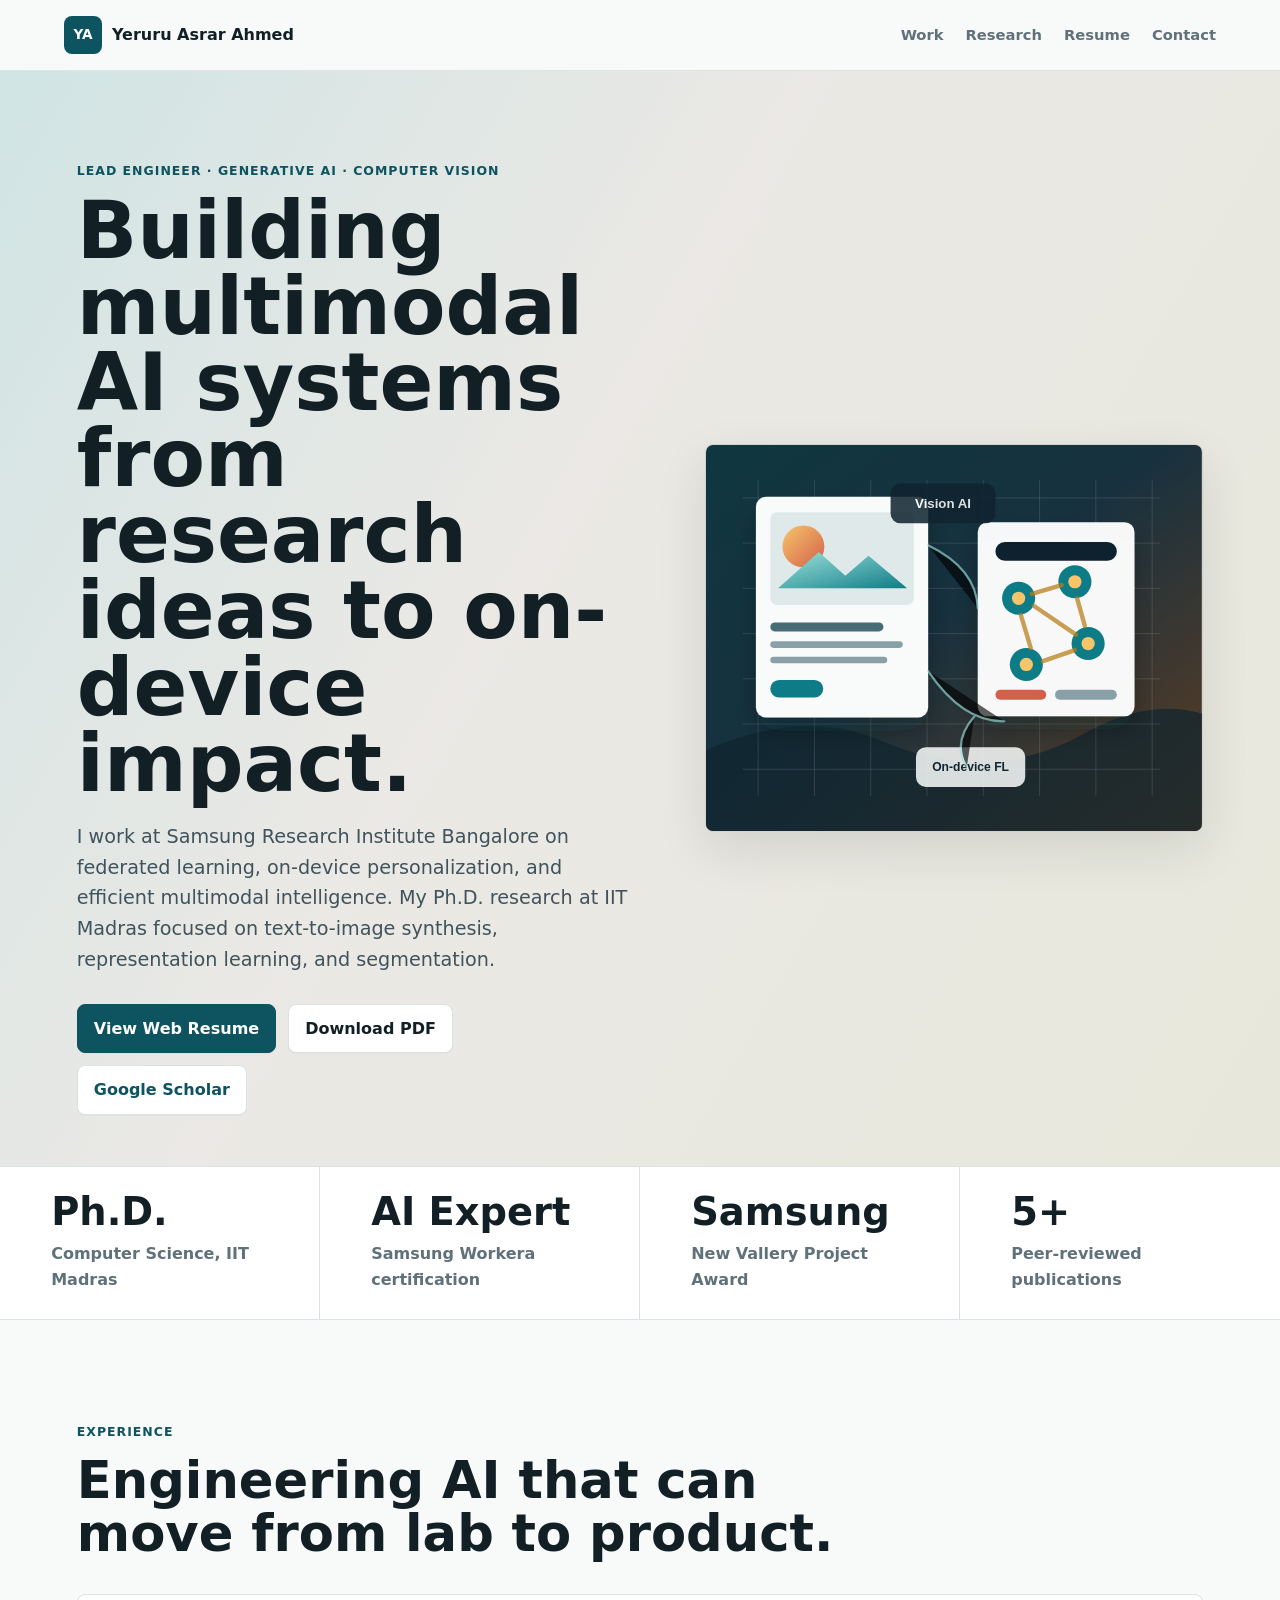
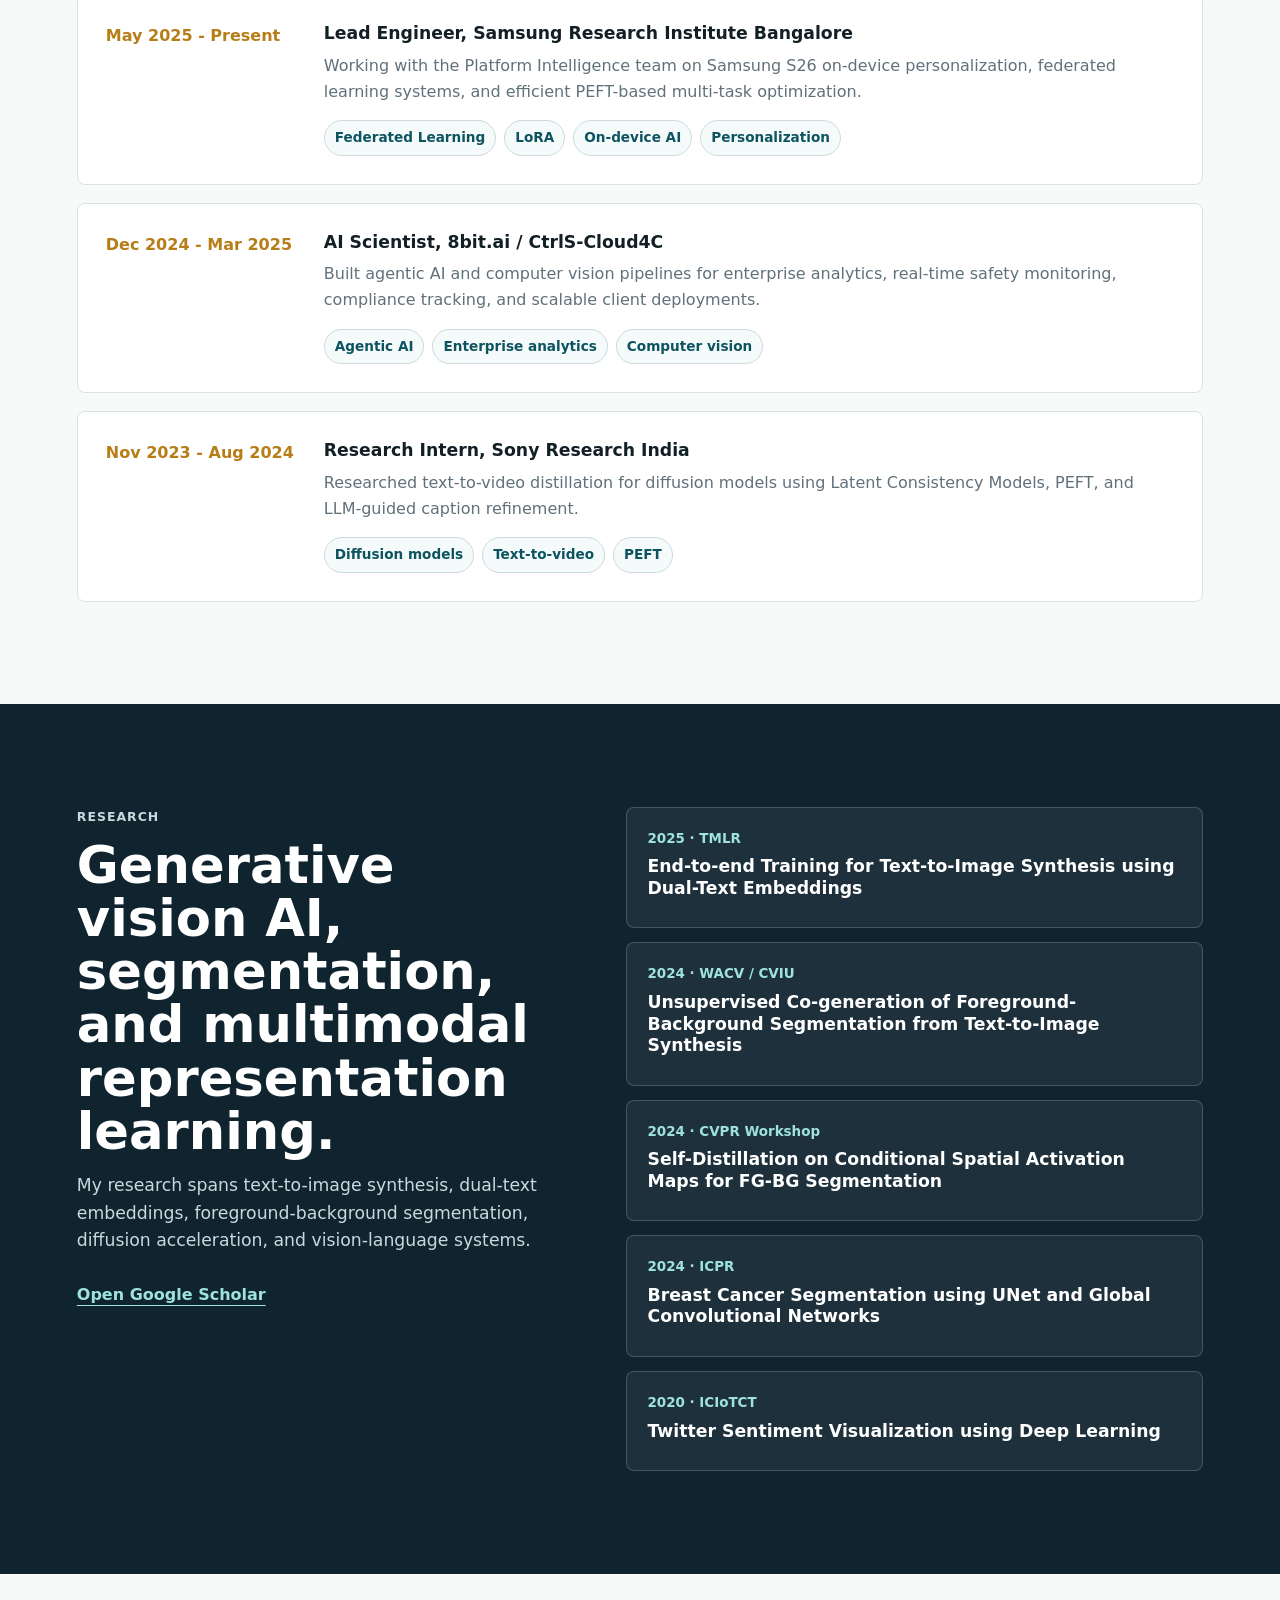
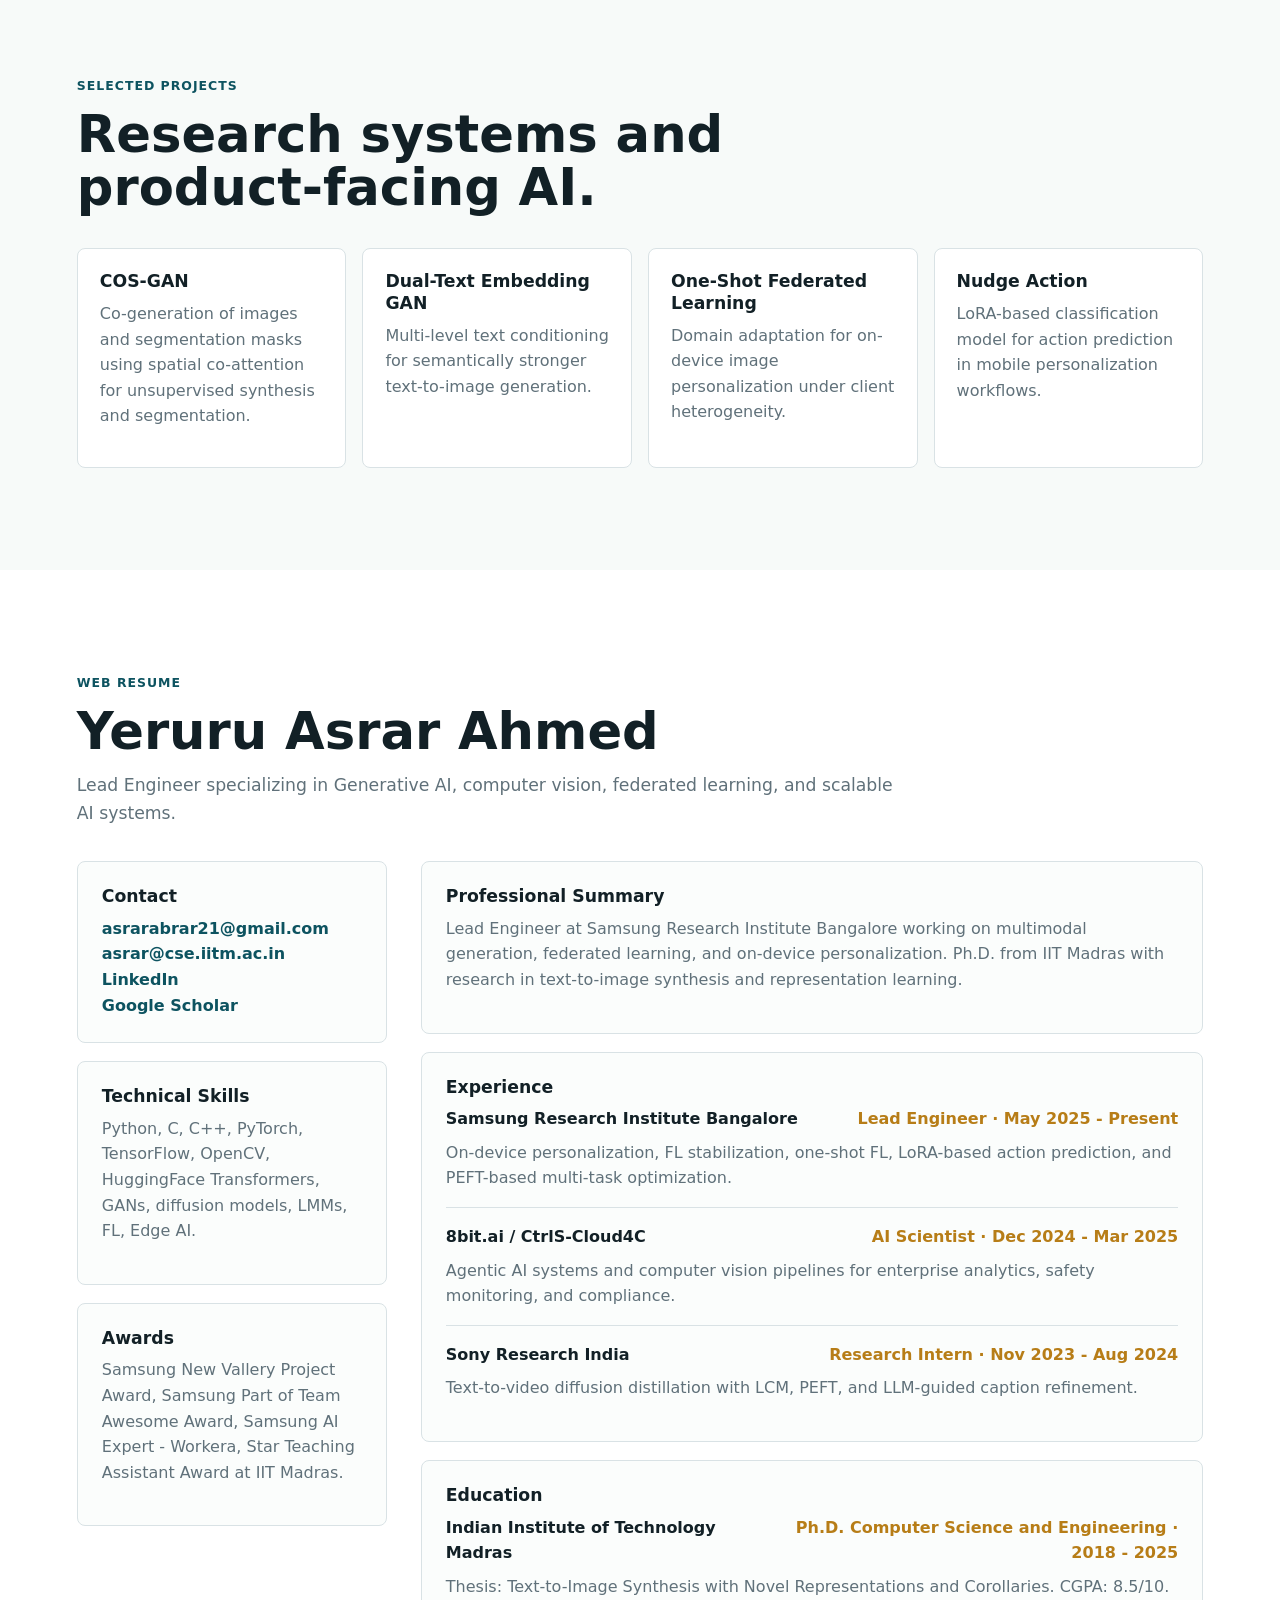
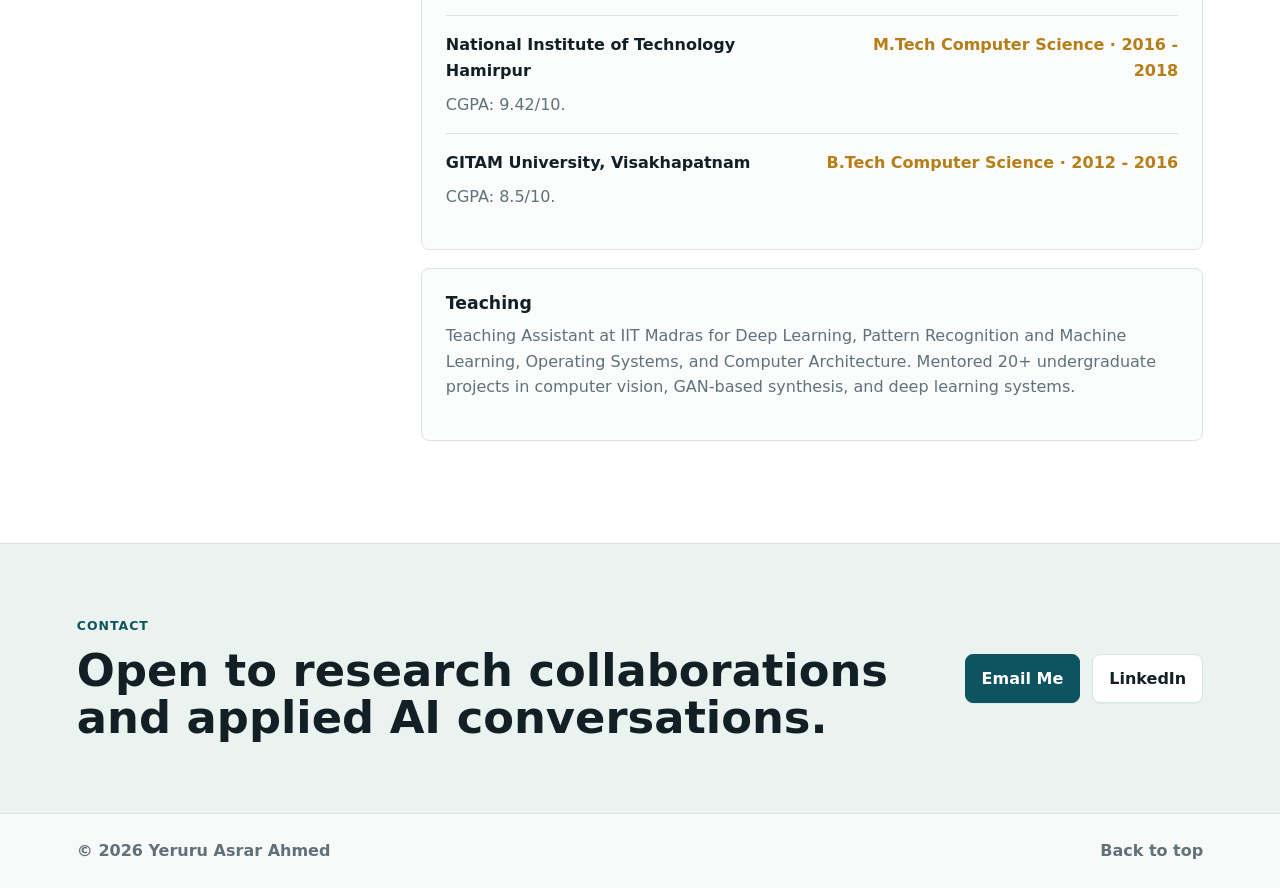
==== index.html @ 0b65d2c5 "Create personal GitHub Pages site" ====
<!doctype html>
<html lang="en">
  <head>
    <meta charset="utf-8" />
    <meta name="viewport" content="width=device-width, initial-scale=1" />
    <title>Yeruru Asrar Ahmed | Generative AI & Computer Vision</title>
    <meta
      name="description"
      content="Yeruru Asrar Ahmed is a Lead Engineer working on Generative AI, computer vision, multimodal learning, federated learning, and on-device personalization."
    />
    <meta name="theme-color" content="#10242f" />
    <meta property="og:title" content="Yeruru Asrar Ahmed" />
    <meta property="og:description" content="Lead Engineer, Generative AI, Computer Vision, Federated Learning, and AI Systems." />
    <meta property="og:type" content="website" />
    <link rel="icon" href="assets/favicon.svg" type="image/svg+xml" />
    <link rel="stylesheet" href="styles.css" />
  </head>
  <body>
    <header class="site-header">
      <a class="brand" href="#top" aria-label="Yeruru Asrar Ahmed home">
        <span class="brand-mark">YA</span>
        <span>Yeruru Asrar Ahmed</span>
      </a>
      <nav class="nav" aria-label="Primary navigation">
        <a href="#work">Work</a>
        <a href="#research">Research</a>
        <a href="#resume">Resume</a>
        <a href="#contact">Contact</a>
      </nav>
    </header>

    <main id="top">
      <section class="hero">
        <div class="hero-copy">
          <p class="eyebrow">Lead Engineer · Generative AI · Computer Vision</p>
          <h1>Building multimodal AI systems from research ideas to on-device impact.</h1>
          <p class="hero-text">
            I work at Samsung Research Institute Bangalore on federated learning, on-device personalization,
            and efficient multimodal intelligence. My Ph.D. research at IIT Madras focused on text-to-image
            synthesis, representation learning, and segmentation.
          </p>
          <div class="hero-actions" aria-label="Profile links">
            <a class="button primary" href="#resume">View Web Resume</a>
            <a class="button" href="Asrar_Ahmed_Resume_samsung.pdf">Download PDF</a>
            <a class="button ghost" href="https://scholar.google.com/citations?user=YV2QFccAAAAJ&hl=en">Google Scholar</a>
          </div>
        </div>
        <div class="hero-visual" aria-label="Abstract AI research visual">
          <img src="assets/research-visual.svg" alt="" />
        </div>
      </section>

      <section class="stats" aria-label="Career highlights">
        <div>
          <strong>Ph.D.</strong>
          <span>Computer Science, IIT Madras</span>
        </div>
        <div>
          <strong>AI Expert</strong>
          <span>Samsung Workera certification</span>
        </div>
        <div>
          <strong>Samsung</strong>
          <span>New Vallery Project Award</span>
        </div>
        <div>
          <strong>5+</strong>
          <span>Peer-reviewed publications</span>
        </div>
      </section>

      <section id="work" class="section">
        <div class="section-heading">
          <p class="eyebrow">Experience</p>
          <h2>Engineering AI that can move from lab to product.</h2>
        </div>
        <div class="timeline">
          <article class="timeline-item">
            <div class="time">May 2025 - Present</div>
            <div>
              <h3>Lead Engineer, Samsung Research Institute Bangalore</h3>
              <p>
                Working with the Platform Intelligence team on Samsung S26 on-device personalization,
                federated learning systems, and efficient PEFT-based multi-task optimization.
              </p>
              <ul class="tags">
                <li>Federated Learning</li>
                <li>LoRA</li>
                <li>On-device AI</li>
                <li>Personalization</li>
              </ul>
            </div>
          </article>
          <article class="timeline-item">
            <div class="time">Dec 2024 - Mar 2025</div>
            <div>
              <h3>AI Scientist, 8bit.ai / CtrlS-Cloud4C</h3>
              <p>
                Built agentic AI and computer vision pipelines for enterprise analytics, real-time safety monitoring,
                compliance tracking, and scalable client deployments.
              </p>
              <ul class="tags">
                <li>Agentic AI</li>
                <li>Enterprise analytics</li>
                <li>Computer vision</li>
              </ul>
            </div>
          </article>
          <article class="timeline-item">
            <div class="time">Nov 2023 - Aug 2024</div>
            <div>
              <h3>Research Intern, Sony Research India</h3>
              <p>
                Researched text-to-video distillation for diffusion models using Latent Consistency Models,
                PEFT, and LLM-guided caption refinement.
              </p>
              <ul class="tags">
                <li>Diffusion models</li>
                <li>Text-to-video</li>
                <li>PEFT</li>
              </ul>
            </div>
          </article>
        </div>
      </section>

      <section id="research" class="section split">
        <div class="section-heading">
          <p class="eyebrow">Research</p>
          <h2>Generative vision AI, segmentation, and multimodal representation learning.</h2>
          <p>
            My research spans text-to-image synthesis, dual-text embeddings, foreground-background segmentation,
            diffusion acceleration, and vision-language systems.
          </p>
          <a class="text-link" href="https://scholar.google.com/citations?user=YV2QFccAAAAJ&hl=en">Open Google Scholar</a>
        </div>
        <div class="publication-list">
          <article>
            <span>2025 · TMLR</span>
            <h3>End-to-end Training for Text-to-Image Synthesis using Dual-Text Embeddings</h3>
          </article>
          <article>
            <span>2024 · WACV / CVIU</span>
            <h3>Unsupervised Co-generation of Foreground-Background Segmentation from Text-to-Image Synthesis</h3>
          </article>
          <article>
            <span>2024 · CVPR Workshop</span>
            <h3>Self-Distillation on Conditional Spatial Activation Maps for FG-BG Segmentation</h3>
          </article>
          <article>
            <span>2024 · ICPR</span>
            <h3>Breast Cancer Segmentation using UNet and Global Convolutional Networks</h3>
          </article>
          <article>
            <span>2020 · ICIoTCT</span>
            <h3>Twitter Sentiment Visualization using Deep Learning</h3>
          </article>
        </div>
      </section>

      <section class="section">
        <div class="section-heading">
          <p class="eyebrow">Selected Projects</p>
          <h2>Research systems and product-facing AI.</h2>
        </div>
        <div class="project-grid">
          <article>
            <h3>COS-GAN</h3>
            <p>Co-generation of images and segmentation masks using spatial co-attention for unsupervised synthesis and segmentation.</p>
          </article>
          <article>
            <h3>Dual-Text Embedding GAN</h3>
            <p>Multi-level text conditioning for semantically stronger text-to-image generation.</p>
          </article>
          <article>
            <h3>One-Shot Federated Learning</h3>
            <p>Domain adaptation for on-device image personalization under client heterogeneity.</p>
          </article>
          <article>
            <h3>Nudge Action</h3>
            <p>LoRA-based classification model for action prediction in mobile personalization workflows.</p>
          </article>
        </div>
      </section>

      <section id="resume" class="section resume-section">
        <div class="section-heading">
          <p class="eyebrow">Web Resume</p>
          <h2>Yeruru Asrar Ahmed</h2>
          <p>Lead Engineer specializing in Generative AI, computer vision, federated learning, and scalable AI systems.</p>
        </div>

        <div class="resume-layout">
          <aside class="resume-sidebar">
            <div>
              <h3>Contact</h3>
              <a href="mailto:asrarabrar21@gmail.com">asrarabrar21@gmail.com</a>
              <a href="mailto:asrar@cse.iitm.ac.in">asrar@cse.iitm.ac.in</a>
              <a href="https://www.linkedin.com/in/yeruru-asrar-ahmed-63670113b/">LinkedIn</a>
              <a href="https://scholar.google.com/citations?user=YV2QFccAAAAJ&hl=en">Google Scholar</a>
            </div>
            <div>
              <h3>Technical Skills</h3>
              <p>Python, C, C++, PyTorch, TensorFlow, OpenCV, HuggingFace Transformers, GANs, diffusion models, LMMs, FL, Edge AI.</p>
            </div>
            <div>
              <h3>Awards</h3>
              <p>Samsung New Vallery Project Award, Samsung Part of Team Awesome Award, Samsung AI Expert - Workera, Star Teaching Assistant Award at IIT Madras.</p>
            </div>
          </aside>

          <div class="resume-main">
            <article>
              <h3>Professional Summary</h3>
              <p>
                Lead Engineer at Samsung Research Institute Bangalore working on multimodal generation, federated learning,
                and on-device personalization. Ph.D. from IIT Madras with research in text-to-image synthesis and
                representation learning.
              </p>
            </article>

            <article>
              <h3>Experience</h3>
              <div class="resume-entry">
                <div>
                  <strong>Samsung Research Institute Bangalore</strong>
                  <span>Lead Engineer · May 2025 - Present</span>
                </div>
                <p>On-device personalization, FL stabilization, one-shot FL, LoRA-based action prediction, and PEFT-based multi-task optimization.</p>
              </div>
              <div class="resume-entry">
                <div>
                  <strong>8bit.ai / CtrlS-Cloud4C</strong>
                  <span>AI Scientist · Dec 2024 - Mar 2025</span>
                </div>
                <p>Agentic AI systems and computer vision pipelines for enterprise analytics, safety monitoring, and compliance.</p>
              </div>
              <div class="resume-entry">
                <div>
                  <strong>Sony Research India</strong>
                  <span>Research Intern · Nov 2023 - Aug 2024</span>
                </div>
                <p>Text-to-video diffusion distillation with LCM, PEFT, and LLM-guided caption refinement.</p>
              </div>
            </article>

            <article>
              <h3>Education</h3>
              <div class="resume-entry">
                <div>
                  <strong>Indian Institute of Technology Madras</strong>
                  <span>Ph.D. Computer Science and Engineering · 2018 - 2025</span>
                </div>
                <p>Thesis: Text-to-Image Synthesis with Novel Representations and Corollaries. CGPA: 8.5/10.</p>
              </div>
              <div class="resume-entry">
                <div>
                  <strong>National Institute of Technology Hamirpur</strong>
                  <span>M.Tech Computer Science · 2016 - 2018</span>
                </div>
                <p>CGPA: 9.42/10.</p>
              </div>
              <div class="resume-entry">
                <div>
                  <strong>GITAM University, Visakhapatnam</strong>
                  <span>B.Tech Computer Science · 2012 - 2016</span>
                </div>
                <p>CGPA: 8.5/10.</p>
              </div>
            </article>

            <article>
              <h3>Teaching</h3>
              <p>
                Teaching Assistant at IIT Madras for Deep Learning, Pattern Recognition and Machine Learning,
                Operating Systems, and Computer Architecture. Mentored 20+ undergraduate projects in computer vision,
                GAN-based synthesis, and deep learning systems.
              </p>
            </article>
          </div>
        </div>
      </section>

      <section id="contact" class="contact-band">
        <div>
          <p class="eyebrow">Contact</p>
          <h2>Open to research collaborations and applied AI conversations.</h2>
        </div>
        <div class="contact-actions">
          <a class="button primary" href="mailto:asrarabrar21@gmail.com">Email Me</a>
          <a class="button" href="https://www.linkedin.com/in/yeruru-asrar-ahmed-63670113b/">LinkedIn</a>
        </div>
      </section>
    </main>

    <footer>
      <span>© <span id="year">2026</span> Yeruru Asrar Ahmed</span>
      <a href="#top">Back to top</a>
    </footer>
    <script src="script.js"></script>
  </body>
</html>
---- styles.css ----
:root {
  color-scheme: light;
  --ink: #122026;
  --muted: #60717a;
  --line: #d9e2e5;
  --paper: #f7faf9;
  --panel: #ffffff;
  --accent: #0e7c86;
  --accent-strong: #0d5360;
  --gold: #b77d17;
  --coral: #d2614b;
  --shadow: 0 18px 50px rgba(18, 32, 38, 0.11);
}

* {
  box-sizing: border-box;
}

html {
  scroll-behavior: smooth;
}

body {
  margin: 0;
  font-family: Inter, ui-sans-serif, system-ui, -apple-system, BlinkMacSystemFont, "Segoe UI", sans-serif;
  color: var(--ink);
  background: var(--paper);
  line-height: 1.6;
}

a {
  color: inherit;
  text-decoration: none;
}

.site-header {
  position: sticky;
  top: 0;
  z-index: 20;
  display: flex;
  align-items: center;
  justify-content: space-between;
  gap: 24px;
  padding: 16px clamp(20px, 5vw, 72px);
  background: rgba(247, 250, 249, 0.92);
  border-bottom: 1px solid rgba(217, 226, 229, 0.85);
  backdrop-filter: blur(14px);
}

.brand,
.nav,
.hero-actions,
.contact-actions {
  display: flex;
  align-items: center;
}

.brand {
  gap: 10px;
  font-weight: 800;
  letter-spacing: 0;
}

.brand-mark {
  display: grid;
  width: 38px;
  height: 38px;
  place-items: center;
  color: #ffffff;
  background: var(--accent-strong);
  border-radius: 8px;
  font-size: 0.85rem;
}

.nav {
  gap: 22px;
  color: var(--muted);
  font-weight: 700;
  font-size: 0.92rem;
}

.nav a:hover,
.text-link:hover,
footer a:hover {
  color: var(--accent-strong);
}

.hero {
  display: grid;
  grid-template-columns: minmax(0, 1.05fr) minmax(320px, 0.95fr);
  align-items: center;
  min-height: calc(100vh - 71px);
  padding: clamp(52px, 7vw, 98px) clamp(20px, 6vw, 88px) clamp(34px, 4vw, 62px);
  gap: clamp(34px, 6vw, 86px);
  background:
    linear-gradient(120deg, rgba(14, 124, 134, 0.13), rgba(210, 97, 75, 0.08) 42%, rgba(183, 125, 23, 0.1)),
    #edf4f2;
}

.hero-copy {
  max-width: 760px;
}

.eyebrow {
  margin: 0 0 12px;
  color: var(--accent-strong);
  font-size: 0.78rem;
  font-weight: 900;
  text-transform: uppercase;
  letter-spacing: 0.08em;
}

h1,
h2,
h3,
p {
  margin-top: 0;
}

h1 {
  max-width: 900px;
  margin-bottom: 20px;
  font-size: clamp(2.75rem, 6.2vw, 6.4rem);
  line-height: 0.96;
  letter-spacing: 0;
}

h2 {
  margin-bottom: 14px;
  font-size: clamp(2rem, 4vw, 3.6rem);
  line-height: 1.04;
  letter-spacing: 0;
}

h3 {
  margin-bottom: 8px;
  font-size: 1.08rem;
  line-height: 1.25;
}

.hero-text {
  max-width: 680px;
  color: #40535b;
  font-size: clamp(1.05rem, 1.5vw, 1.28rem);
}

.hero-actions {
  flex-wrap: wrap;
  gap: 12px;
  margin-top: 28px;
}

.button {
  display: inline-flex;
  align-items: center;
  justify-content: center;
  min-height: 44px;
  padding: 11px 16px;
  border: 1px solid var(--line);
  border-radius: 8px;
  background: #ffffff;
  color: var(--ink);
  font-weight: 800;
  box-shadow: 0 1px 0 rgba(18, 32, 38, 0.03);
}

.button:hover {
  transform: translateY(-1px);
  box-shadow: 0 10px 24px rgba(18, 32, 38, 0.1);
}

.button.primary {
  border-color: var(--accent-strong);
  background: var(--accent-strong);
  color: #ffffff;
}

.button.ghost {
  color: var(--accent-strong);
}

.hero-visual {
  min-width: 0;
}

.hero-visual img {
  display: block;
  width: 100%;
  min-height: 320px;
  object-fit: cover;
  border: 1px solid rgba(16, 36, 47, 0.11);
  border-radius: 8px;
  box-shadow: var(--shadow);
}

.stats {
  display: grid;
  grid-template-columns: repeat(4, 1fr);
  border-top: 1px solid var(--line);
  border-bottom: 1px solid var(--line);
  background: var(--panel);
}

.stats div {
  min-height: 132px;
  padding: 26px clamp(20px, 4vw, 54px);
  border-right: 1px solid var(--line);
}

.stats div:last-child {
  border-right: 0;
}

.stats strong,
.stats span {
  display: block;
}

.stats strong {
  font-size: clamp(1.5rem, 3vw, 2.6rem);
  line-height: 1;
}

.stats span {
  margin-top: 10px;
  color: var(--muted);
  font-weight: 700;
}

.section {
  padding: clamp(58px, 8vw, 112px) clamp(20px, 6vw, 88px);
}

.section-heading {
  max-width: 820px;
  margin-bottom: 34px;
}

.section-heading p:not(.eyebrow) {
  color: var(--muted);
  font-size: 1.08rem;
}

.timeline {
  display: grid;
  gap: 18px;
}

.timeline-item {
  display: grid;
  grid-template-columns: 190px 1fr;
  gap: 28px;
  padding: 28px;
  background: var(--panel);
  border: 1px solid var(--line);
  border-radius: 8px;
}

.time {
  color: var(--gold);
  font-weight: 900;
}

.timeline-item p,
.project-grid p,
.resume-main p,
.resume-sidebar p {
  color: var(--muted);
}

.tags {
  display: flex;
  flex-wrap: wrap;
  gap: 8px;
  padding: 0;
  margin: 16px 0 0;
  list-style: none;
}

.tags li {
  padding: 6px 10px;
  border: 1px solid #cbdadd;
  border-radius: 999px;
  color: var(--accent-strong);
  background: #f4fbfa;
  font-size: 0.85rem;
  font-weight: 800;
}

.split {
  display: grid;
  grid-template-columns: minmax(280px, 0.82fr) minmax(0, 1fr);
  gap: clamp(32px, 6vw, 82px);
  background: #10242f;
  color: #ffffff;
}

.split .eyebrow,
.split .text-link {
  color: #9ee2dc;
}

.split .section-heading p {
  color: #c9d8dc;
}

.text-link {
  display: inline-flex;
  margin-top: 10px;
  color: var(--accent-strong);
  font-weight: 900;
  text-decoration: underline;
  text-underline-offset: 5px;
}

.publication-list {
  display: grid;
  gap: 14px;
}

.publication-list article {
  padding: 20px;
  border: 1px solid rgba(255, 255, 255, 0.18);
  border-radius: 8px;
  background: rgba(255, 255, 255, 0.06);
}

.publication-list span {
  display: block;
  margin-bottom: 7px;
  color: #9ee2dc;
  font-size: 0.84rem;
  font-weight: 900;
}

.project-grid {
  display: grid;
  grid-template-columns: repeat(4, 1fr);
  gap: 16px;
}

.project-grid article {
  min-height: 190px;
  padding: 22px;
  background: var(--panel);
  border: 1px solid var(--line);
  border-radius: 8px;
}

.resume-section {
  background: #ffffff;
}

.resume-layout {
  display: grid;
  grid-template-columns: 310px 1fr;
  gap: 34px;
}

.resume-sidebar {
  display: grid;
  gap: 18px;
  align-content: start;
}

.resume-sidebar > div,
.resume-main article {
  padding: 24px;
  border: 1px solid var(--line);
  border-radius: 8px;
  background: #fbfdfc;
}

.resume-sidebar a {
  display: block;
  color: var(--accent-strong);
  font-weight: 800;
  overflow-wrap: anywhere;
}

.resume-main {
  display: grid;
  gap: 18px;
}

.resume-entry {
  padding-top: 16px;
  margin-top: 16px;
  border-top: 1px solid var(--line);
}

.resume-entry:first-of-type {
  padding-top: 0;
  margin-top: 0;
  border-top: 0;
}

.resume-entry div {
  display: flex;
  justify-content: space-between;
  gap: 18px;
  margin-bottom: 8px;
}

.resume-entry span {
  color: var(--gold);
  font-weight: 800;
  text-align: right;
}

.contact-band {
  display: flex;
  justify-content: space-between;
  gap: 28px;
  align-items: center;
  padding: clamp(44px, 6vw, 72px) clamp(20px, 6vw, 88px);
  background: #eaf3f0;
  border-top: 1px solid var(--line);
  border-bottom: 1px solid var(--line);
}

.contact-band h2 {
  max-width: 820px;
  margin-bottom: 0;
  font-size: clamp(1.9rem, 3.5vw, 3.2rem);
}

.contact-actions {
  flex-wrap: wrap;
  justify-content: flex-end;
  gap: 12px;
}

footer {
  display: flex;
  justify-content: space-between;
  gap: 20px;
  padding: 24px clamp(20px, 6vw, 88px);
  color: var(--muted);
  font-weight: 700;
}

@media (max-width: 1020px) {
  .hero,
  .split,
  .resume-layout {
    grid-template-columns: 1fr;
  }

  .project-grid,
  .stats {
    grid-template-columns: repeat(2, 1fr);
  }

  .stats div:nth-child(2) {
    border-right: 0;
  }
}

@media (max-width: 720px) {
  .site-header {
    position: static;
    align-items: flex-start;
    flex-direction: column;
  }

  .nav {
    width: 100%;
    gap: 12px;
    overflow-x: auto;
    padding-bottom: 2px;
  }

  .hero {
    min-height: auto;
    padding-top: 44px;
  }

  h1 {
    font-size: clamp(2.45rem, 15vw, 4rem);
  }

  .hero-visual img {
    min-height: 230px;
  }

  .stats,
  .project-grid {
    grid-template-columns: 1fr;
  }

  .stats div {
    border-right: 0;
    border-bottom: 1px solid var(--line);
  }

  .stats div:last-child {
    border-bottom: 0;
  }

  .timeline-item {
    grid-template-columns: 1fr;
    padding: 22px;
  }

  .resume-entry div,
  .contact-band,
  footer {
    align-items: flex-start;
    flex-direction: column;
  }

  .resume-entry span {
    text-align: left;
  }

  .contact-actions {
    justify-content: flex-start;
  }
}

@media print {
  .site-header,
  .hero,
  .stats,
  .section:not(.resume-section),
  .contact-band,
  footer {
    display: none;
  }

  body,
  .resume-section {
    background: #ffffff;
  }

  .resume-section {
    padding: 0;
  }

  .resume-layout {
    grid-template-columns: 1fr;
  }
}
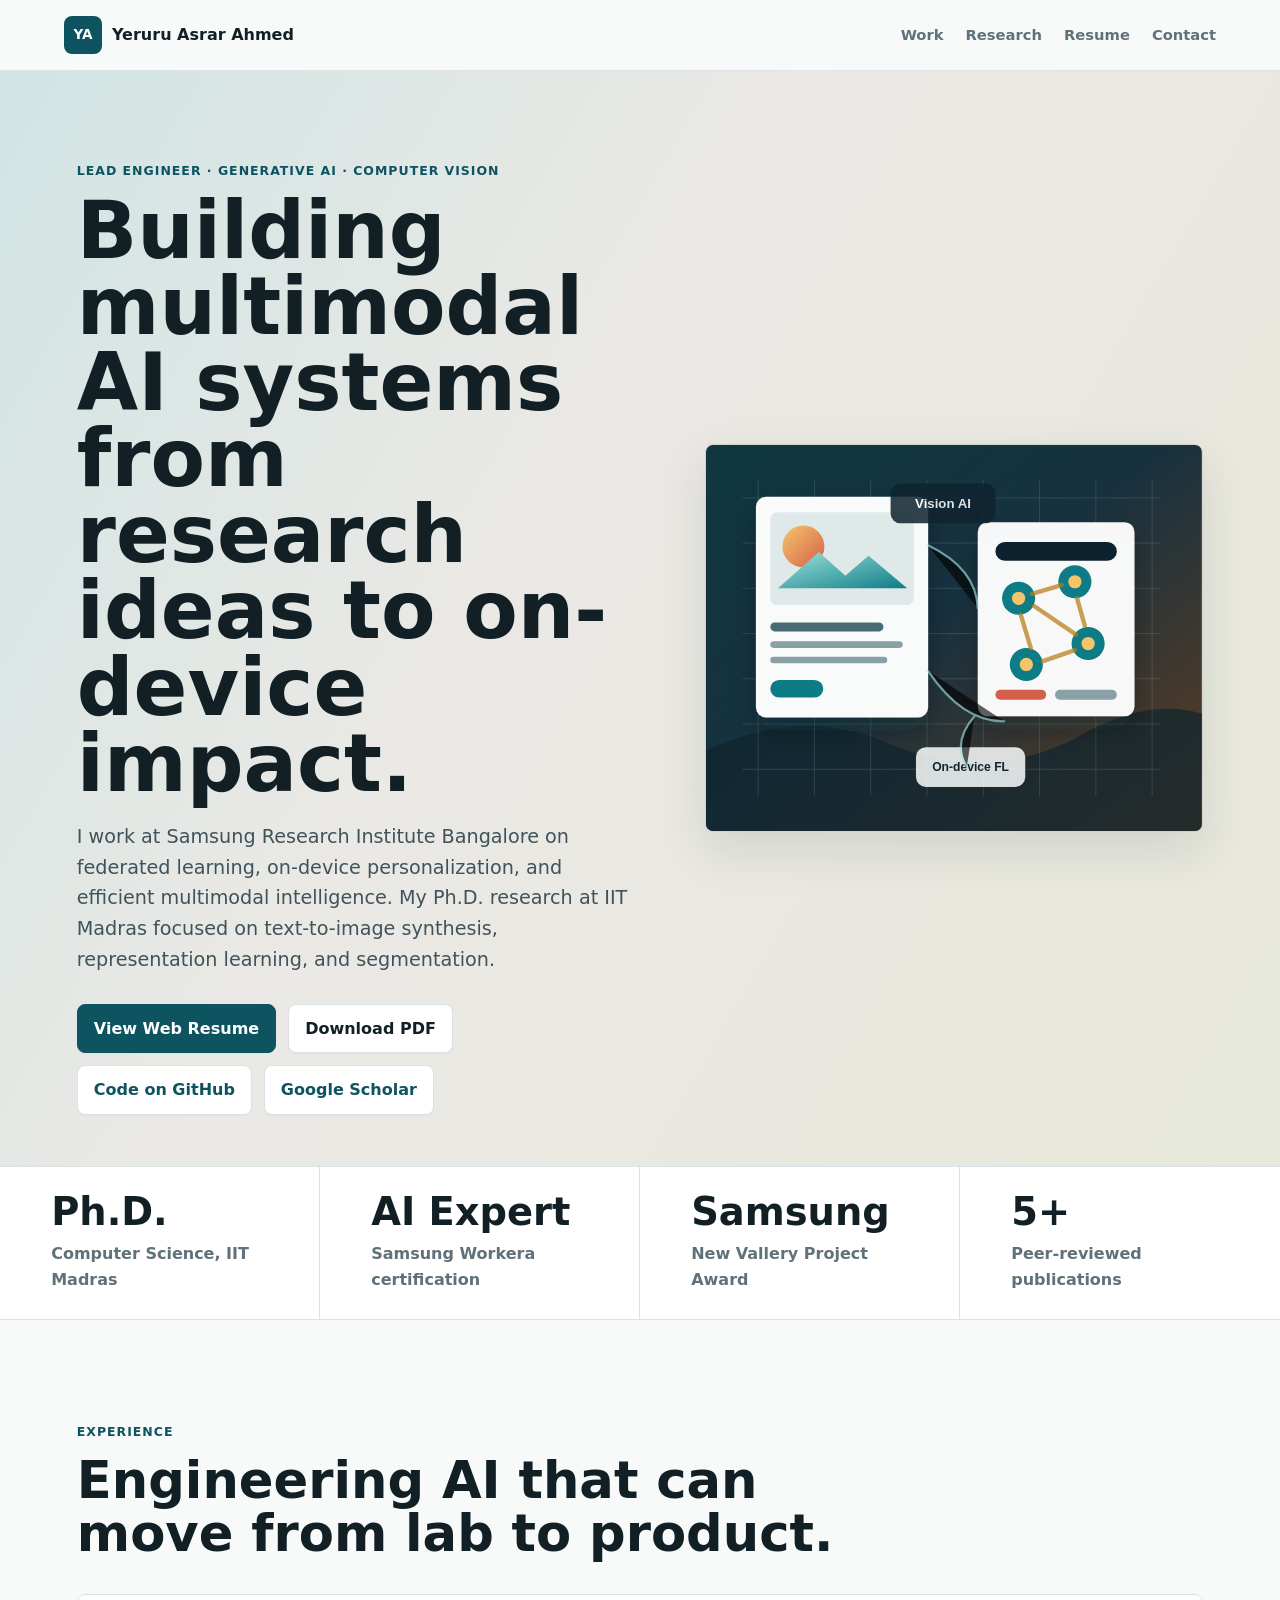
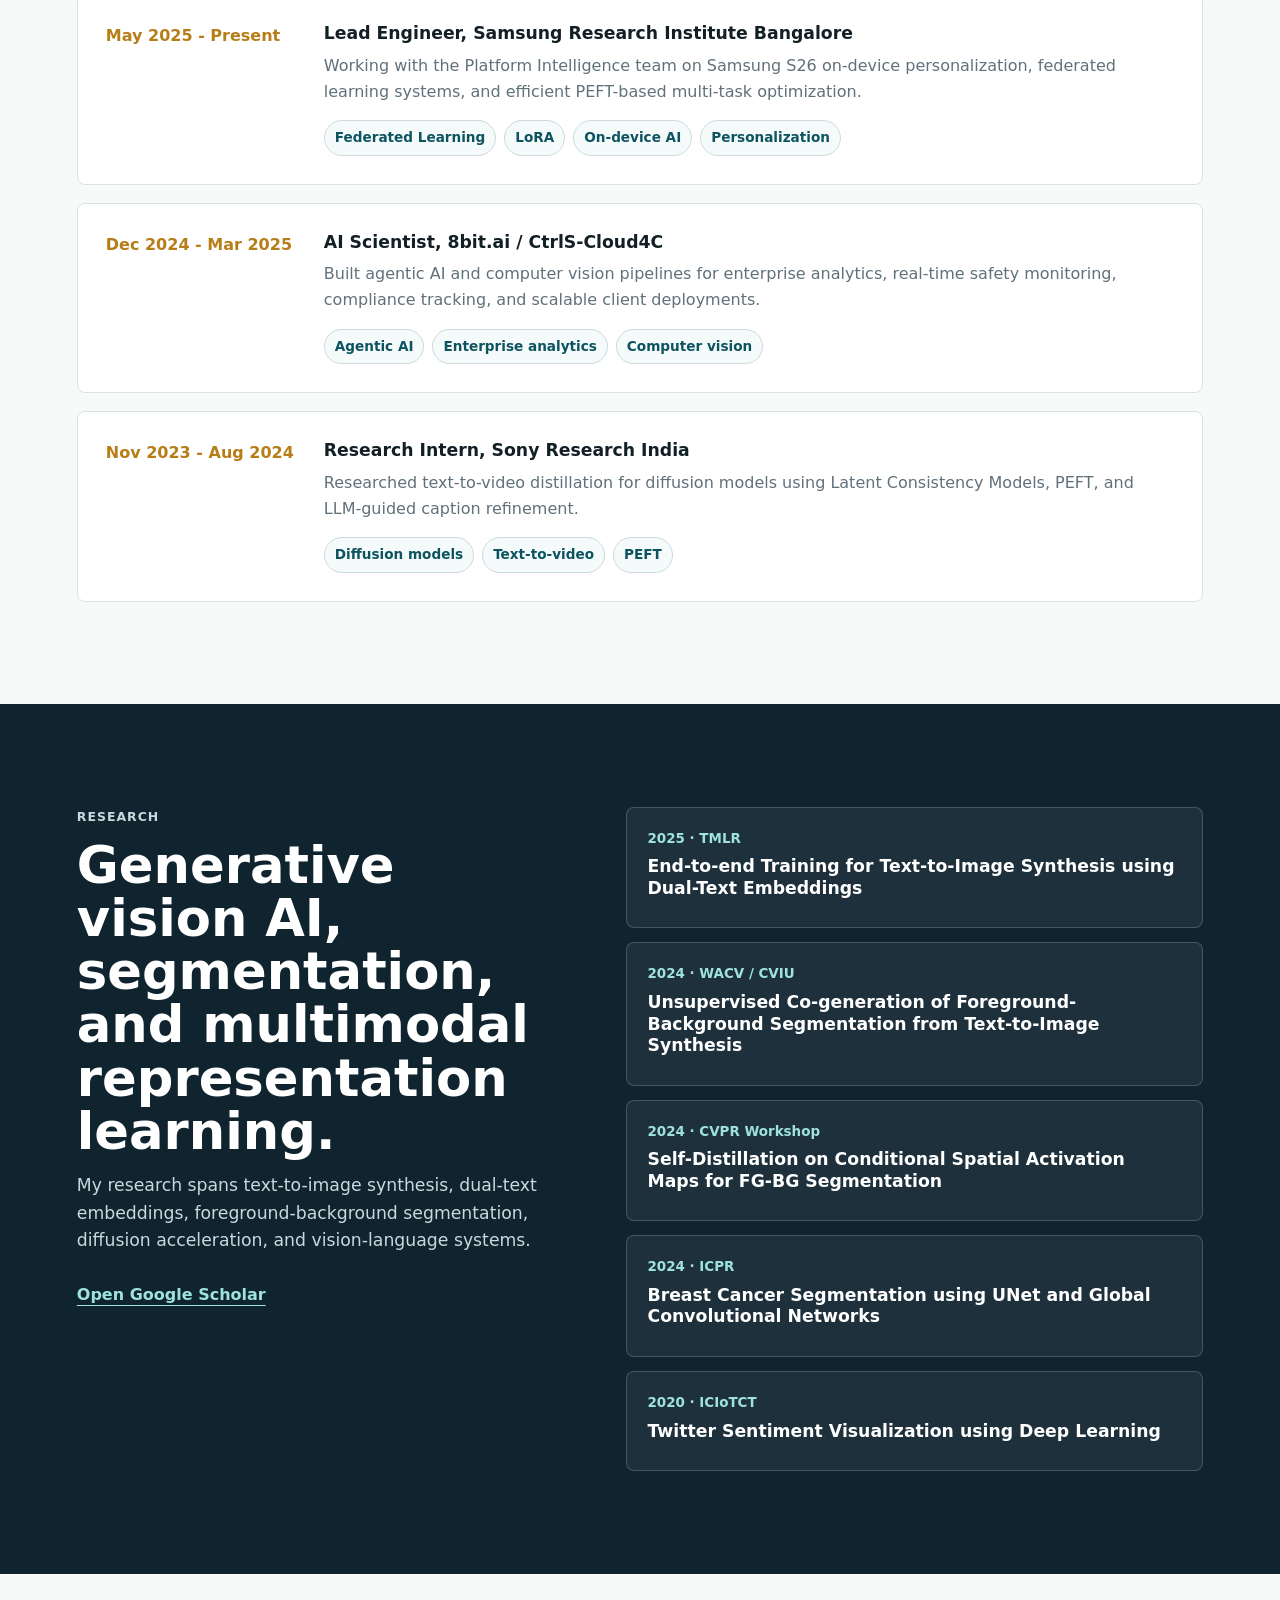
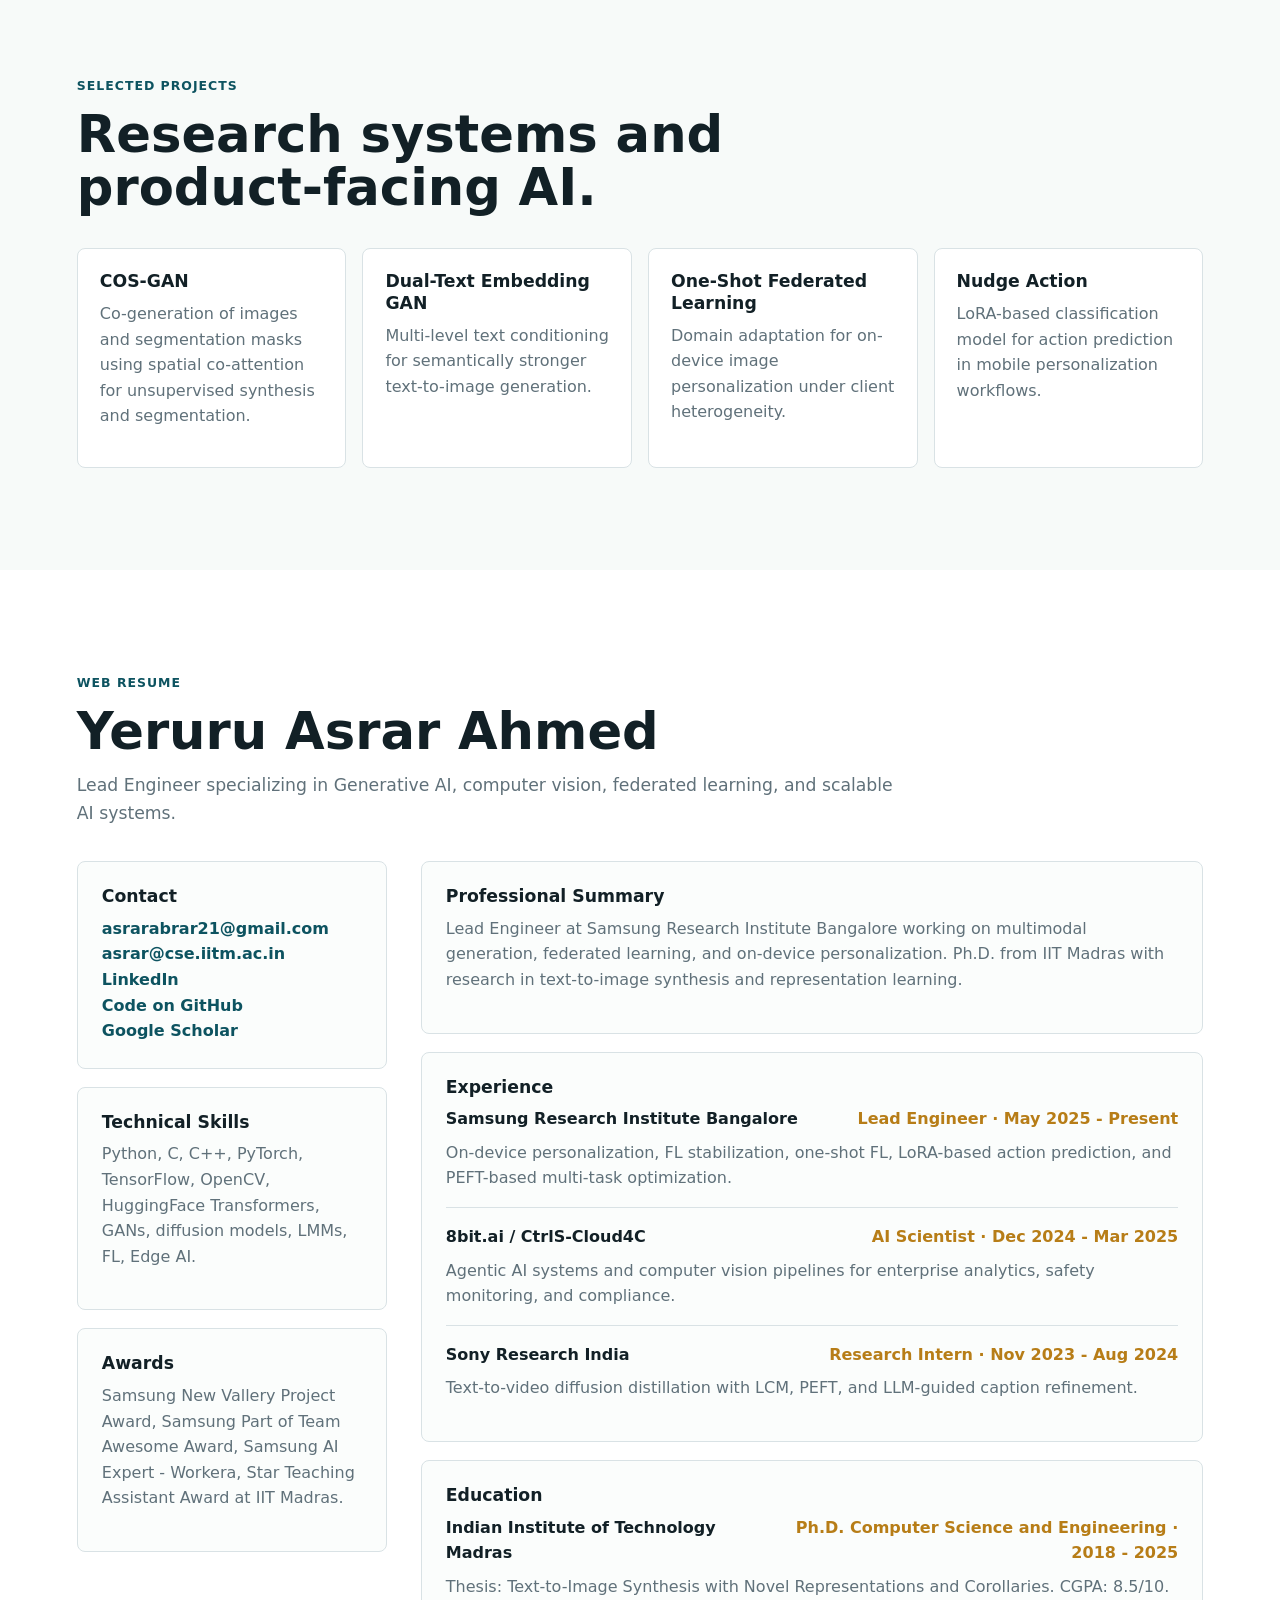
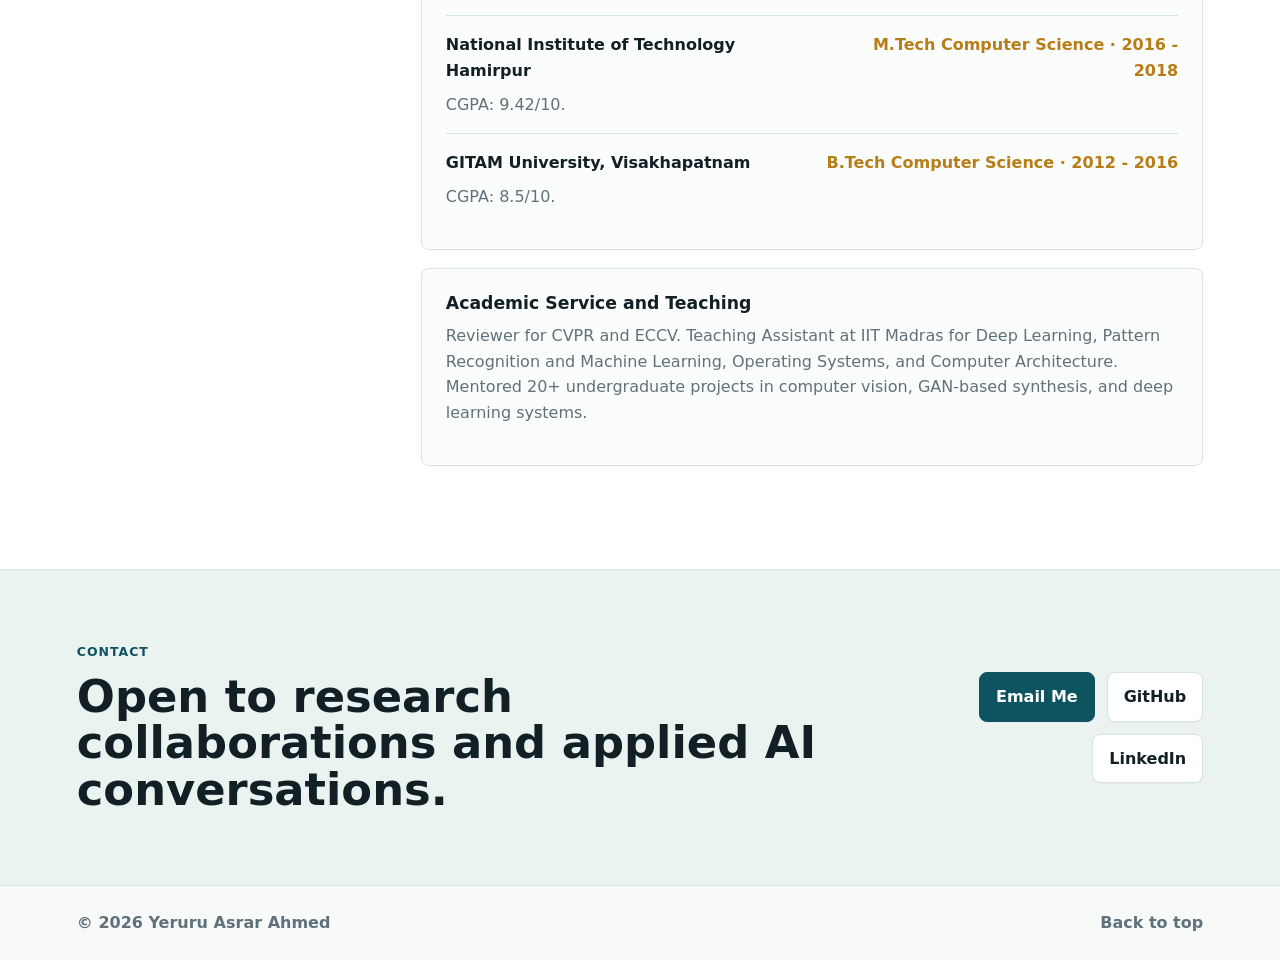
==== commit 3d9dffd8: "Add code and reviewer service links" ====
--- a/index.html
+++ b/index.html
@@ -42,6 +42,7 @@
           <div class="hero-actions" aria-label="Profile links">
             <a class="button primary" href="#resume">View Web Resume</a>
             <a class="button" href="Asrar_Ahmed_Resume_samsung.pdf">Download PDF</a>
+            <a class="button ghost" href="https://github.com/asrarabrar21">Code on GitHub</a>
             <a class="button ghost" href="https://scholar.google.com/citations?user=YV2QFccAAAAJ&hl=en">Google Scholar</a>
           </div>
         </div>
@@ -197,6 +198,7 @@
               <a href="mailto:asrarabrar21@gmail.com">asrarabrar21@gmail.com</a>
               <a href="mailto:asrar@cse.iitm.ac.in">asrar@cse.iitm.ac.in</a>
               <a href="https://www.linkedin.com/in/yeruru-asrar-ahmed-63670113b/">LinkedIn</a>
+              <a href="https://github.com/asrarabrar21">Code on GitHub</a>
               <a href="https://scholar.google.com/citations?user=YV2QFccAAAAJ&hl=en">Google Scholar</a>
             </div>
             <div>
@@ -270,8 +272,9 @@
             </article>
 
             <article>
-              <h3>Teaching</h3>
-              <p>
+              <h3>Academic Service and Teaching</h3>
+              <p>
+                Reviewer for CVPR and ECCV.
                 Teaching Assistant at IIT Madras for Deep Learning, Pattern Recognition and Machine Learning,
                 Operating Systems, and Computer Architecture. Mentored 20+ undergraduate projects in computer vision,
                 GAN-based synthesis, and deep learning systems.
@@ -288,6 +291,7 @@
         </div>
         <div class="contact-actions">
           <a class="button primary" href="mailto:asrarabrar21@gmail.com">Email Me</a>
+          <a class="button" href="https://github.com/asrarabrar21">GitHub</a>
           <a class="button" href="https://www.linkedin.com/in/yeruru-asrar-ahmed-63670113b/">LinkedIn</a>
         </div>
       </section>
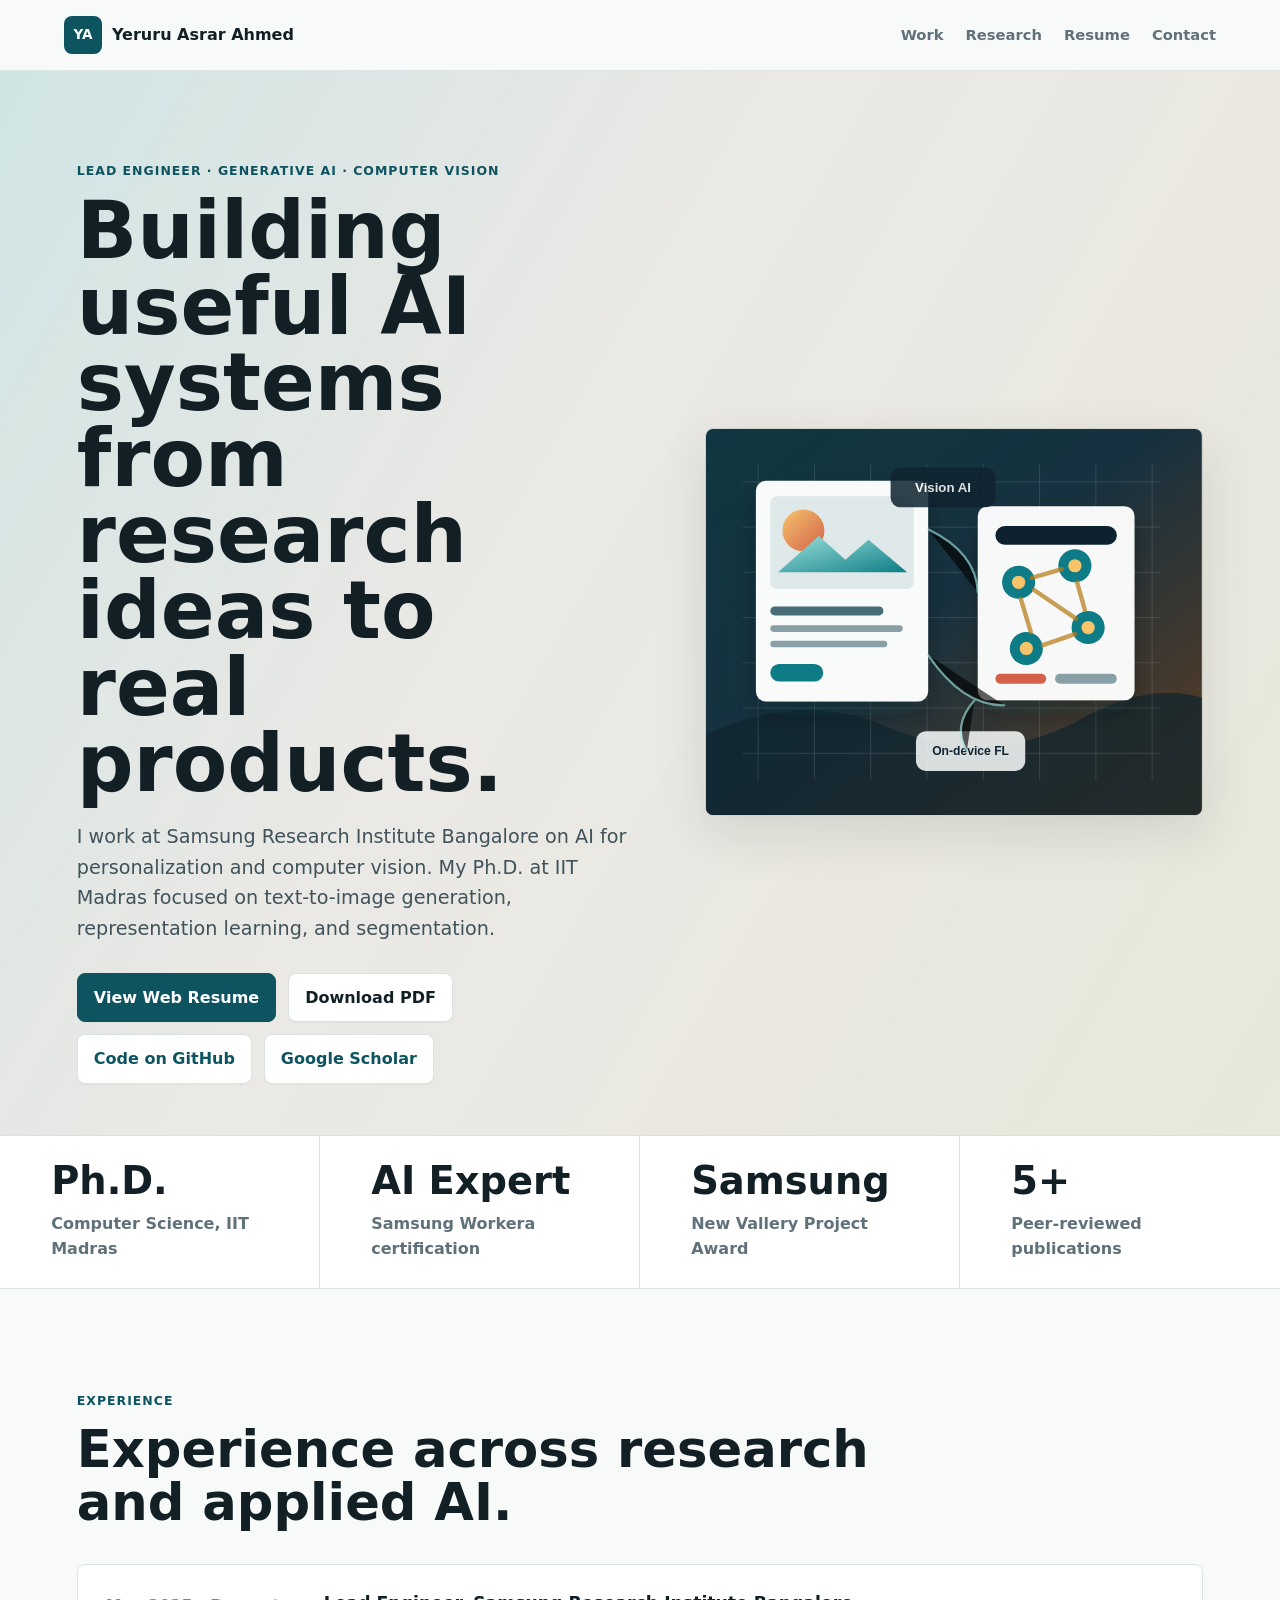
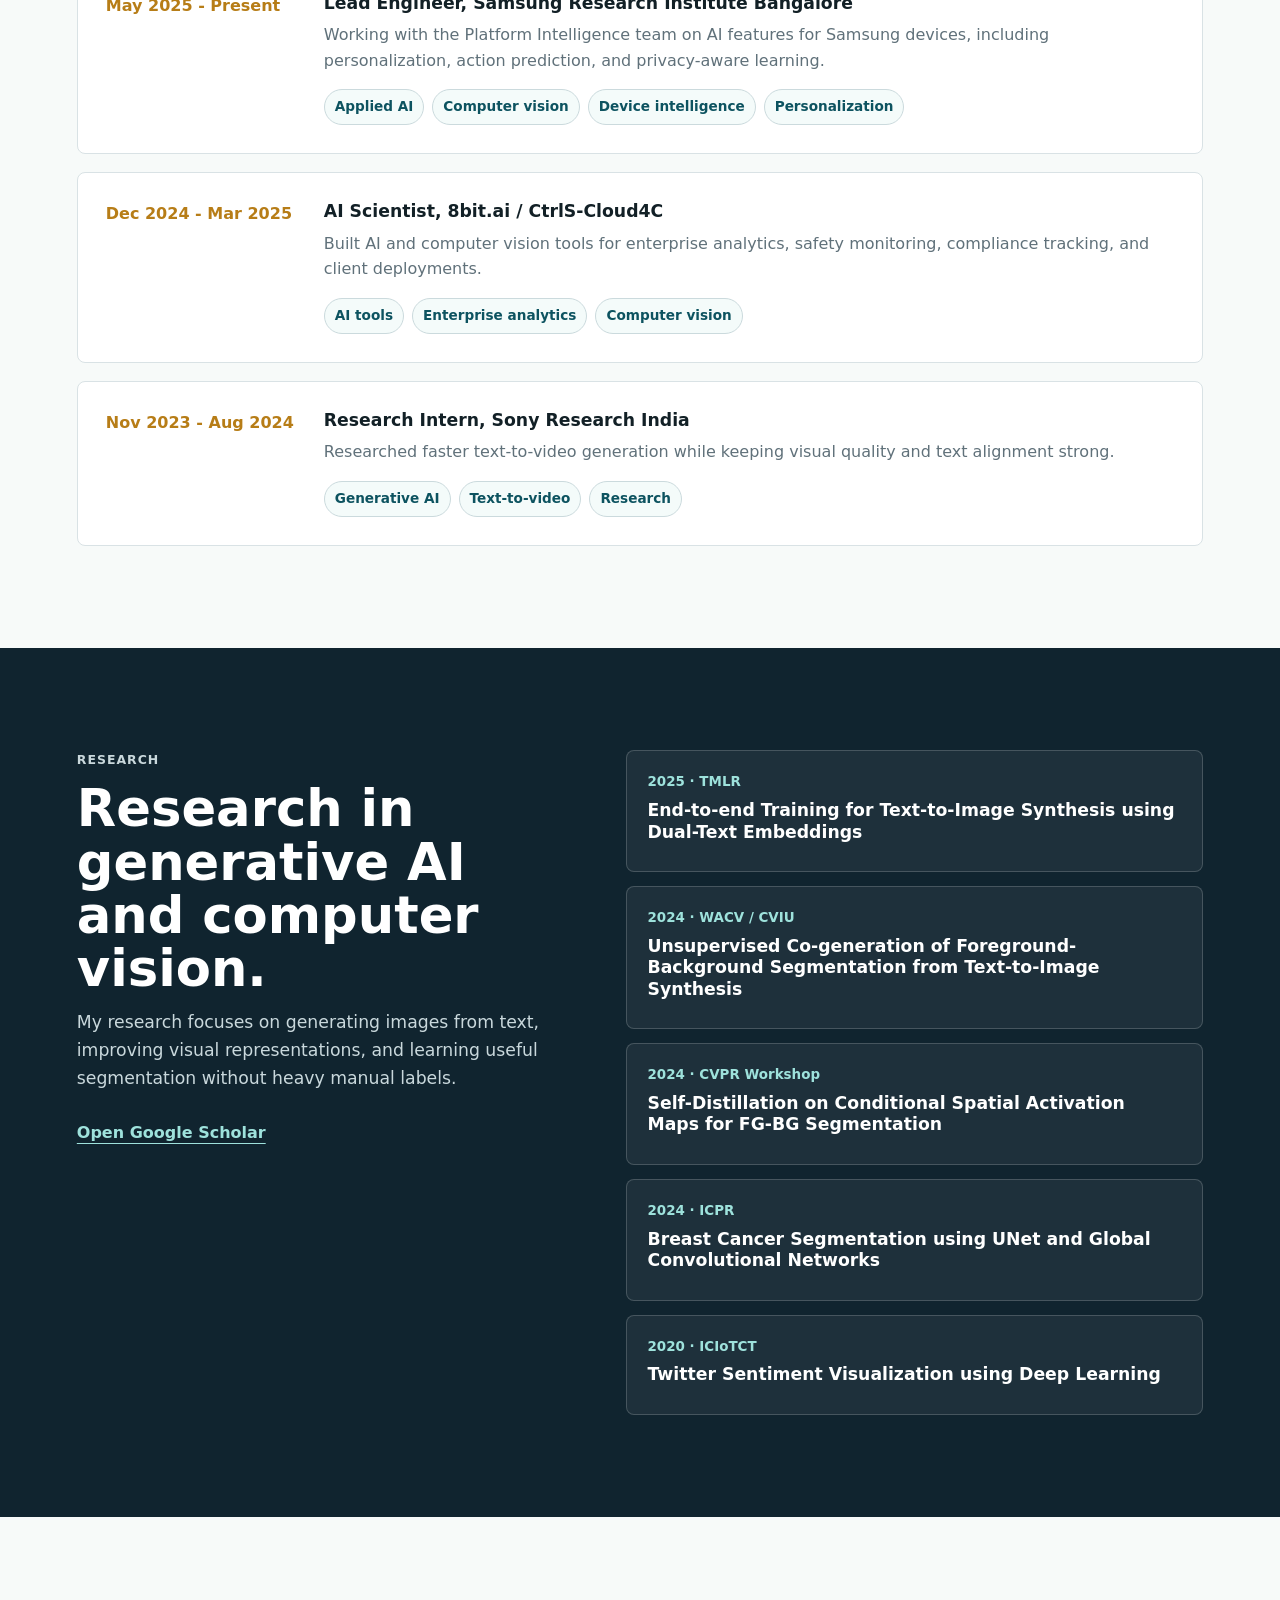
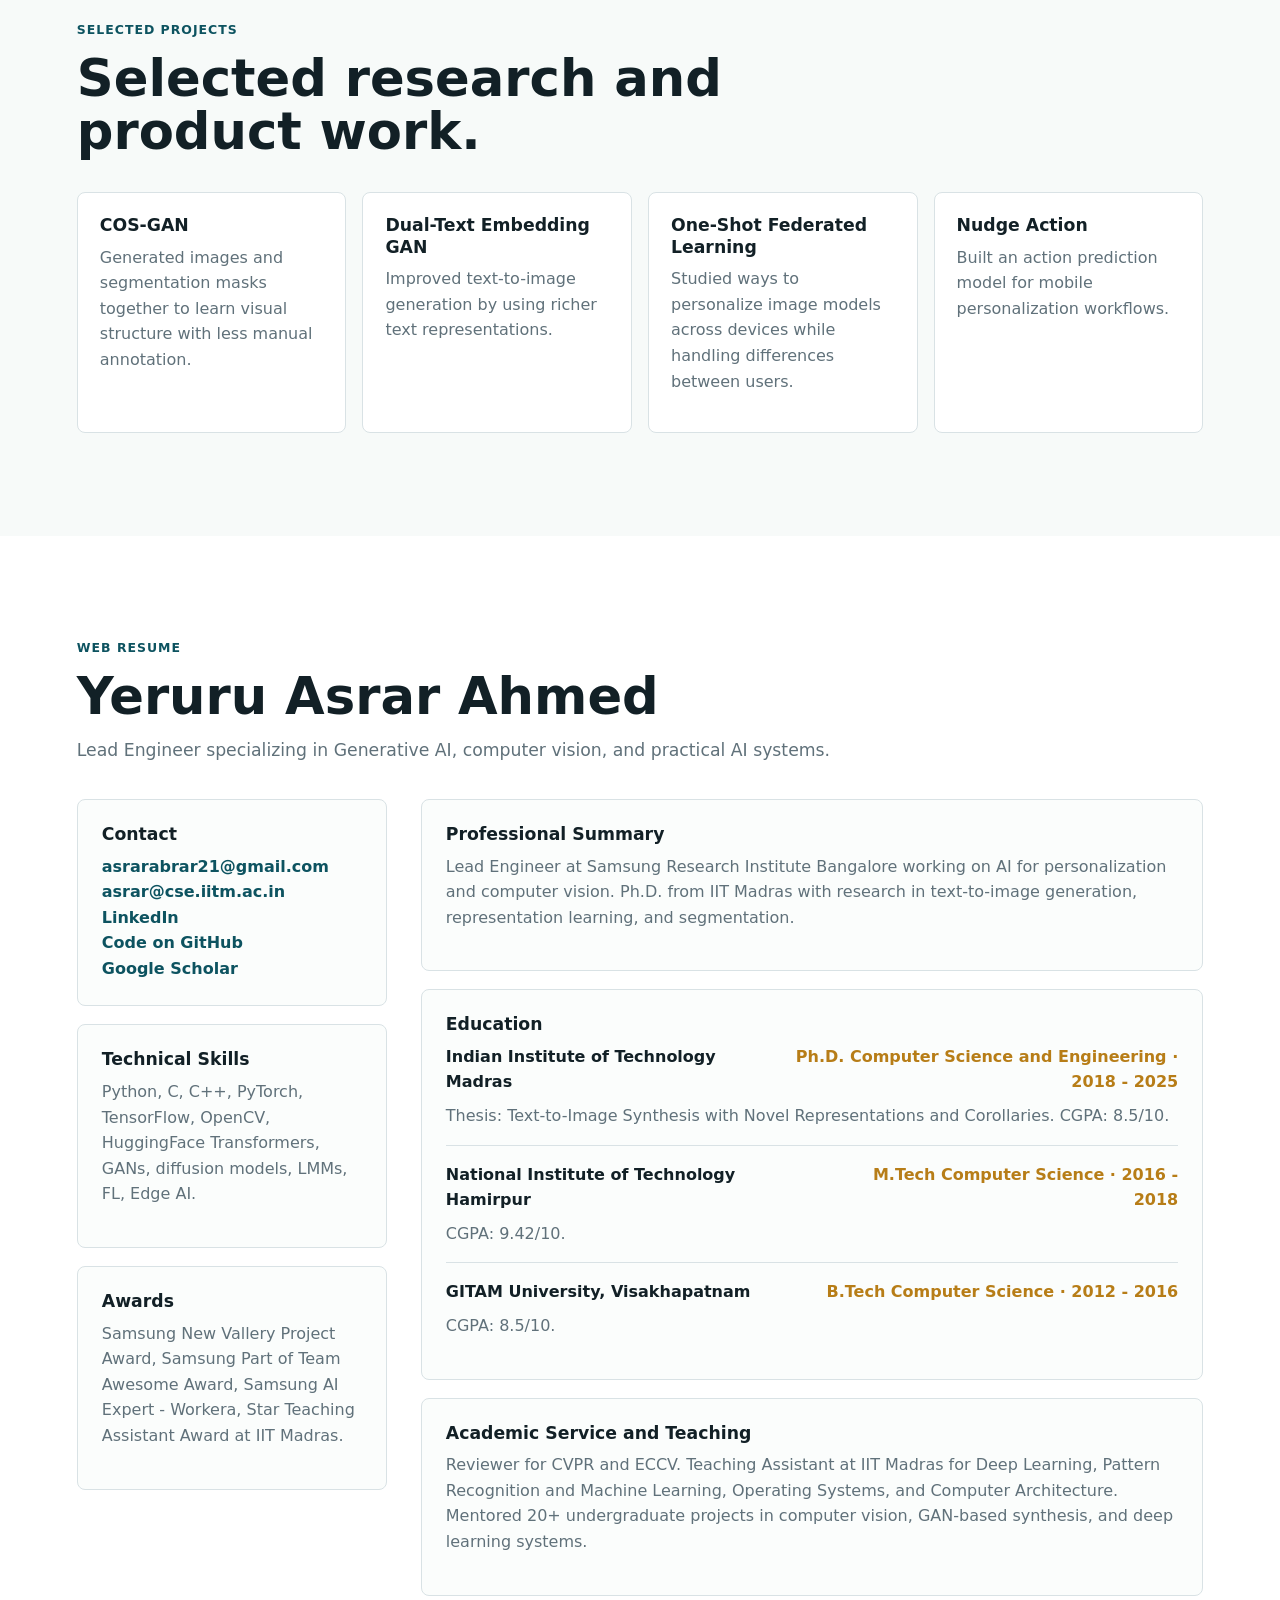
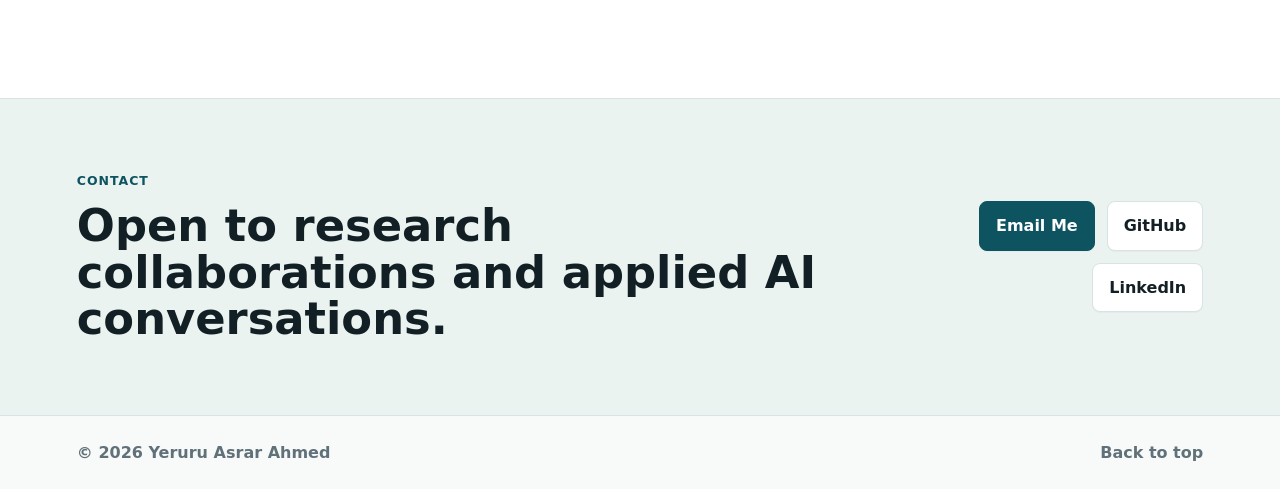
==== commit cd9479d9: "Simplify profile copy" ====
--- a/index.html
+++ b/index.html
@@ -6,11 +6,11 @@
     <title>Yeruru Asrar Ahmed | Generative AI & Computer Vision</title>
     <meta
       name="description"
-      content="Yeruru Asrar Ahmed is a Lead Engineer working on Generative AI, computer vision, multimodal learning, federated learning, and on-device personalization."
+      content="Yeruru Asrar Ahmed is a Lead Engineer working on Generative AI, computer vision, and practical AI systems."
     />
     <meta name="theme-color" content="#10242f" />
     <meta property="og:title" content="Yeruru Asrar Ahmed" />
-    <meta property="og:description" content="Lead Engineer, Generative AI, Computer Vision, Federated Learning, and AI Systems." />
+    <meta property="og:description" content="Lead Engineer working on Generative AI, Computer Vision, and practical AI systems." />
     <meta property="og:type" content="website" />
     <link rel="icon" href="assets/favicon.svg" type="image/svg+xml" />
     <link rel="stylesheet" href="styles.css" />
@@ -33,11 +33,10 @@
       <section class="hero">
         <div class="hero-copy">
           <p class="eyebrow">Lead Engineer · Generative AI · Computer Vision</p>
-          <h1>Building multimodal AI systems from research ideas to on-device impact.</h1>
+          <h1>Building useful AI systems from research ideas to real products.</h1>
           <p class="hero-text">
-            I work at Samsung Research Institute Bangalore on federated learning, on-device personalization,
-            and efficient multimodal intelligence. My Ph.D. research at IIT Madras focused on text-to-image
-            synthesis, representation learning, and segmentation.
+            I work at Samsung Research Institute Bangalore on AI for personalization and computer vision.
+            My Ph.D. at IIT Madras focused on text-to-image generation, representation learning, and segmentation.
           </p>
           <div class="hero-actions" aria-label="Profile links">
             <a class="button primary" href="#resume">View Web Resume</a>
@@ -73,7 +72,7 @@
       <section id="work" class="section">
         <div class="section-heading">
           <p class="eyebrow">Experience</p>
-          <h2>Engineering AI that can move from lab to product.</h2>
+          <h2>Experience across research and applied AI.</h2>
         </div>
         <div class="timeline">
           <article class="timeline-item">
@@ -81,13 +80,13 @@
             <div>
               <h3>Lead Engineer, Samsung Research Institute Bangalore</h3>
               <p>
-                Working with the Platform Intelligence team on Samsung S26 on-device personalization,
-                federated learning systems, and efficient PEFT-based multi-task optimization.
+                Working with the Platform Intelligence team on AI features for Samsung devices, including
+                personalization, action prediction, and privacy-aware learning.
               </p>
               <ul class="tags">
-                <li>Federated Learning</li>
-                <li>LoRA</li>
-                <li>On-device AI</li>
+                <li>Applied AI</li>
+                <li>Computer vision</li>
+                <li>Device intelligence</li>
                 <li>Personalization</li>
               </ul>
             </div>
@@ -97,11 +96,11 @@
             <div>
               <h3>AI Scientist, 8bit.ai / CtrlS-Cloud4C</h3>
               <p>
-                Built agentic AI and computer vision pipelines for enterprise analytics, real-time safety monitoring,
-                compliance tracking, and scalable client deployments.
+                Built AI and computer vision tools for enterprise analytics, safety monitoring,
+                compliance tracking, and client deployments.
               </p>
               <ul class="tags">
-                <li>Agentic AI</li>
+                <li>AI tools</li>
                 <li>Enterprise analytics</li>
                 <li>Computer vision</li>
               </ul>
@@ -112,13 +111,12 @@
             <div>
               <h3>Research Intern, Sony Research India</h3>
               <p>
-                Researched text-to-video distillation for diffusion models using Latent Consistency Models,
-                PEFT, and LLM-guided caption refinement.
+                Researched faster text-to-video generation while keeping visual quality and text alignment strong.
               </p>
               <ul class="tags">
-                <li>Diffusion models</li>
+                <li>Generative AI</li>
                 <li>Text-to-video</li>
-                <li>PEFT</li>
+                <li>Research</li>
               </ul>
             </div>
           </article>
@@ -128,10 +126,10 @@
       <section id="research" class="section split">
         <div class="section-heading">
           <p class="eyebrow">Research</p>
-          <h2>Generative vision AI, segmentation, and multimodal representation learning.</h2>
+          <h2>Research in generative AI and computer vision.</h2>
           <p>
-            My research spans text-to-image synthesis, dual-text embeddings, foreground-background segmentation,
-            diffusion acceleration, and vision-language systems.
+            My research focuses on generating images from text, improving visual representations,
+            and learning useful segmentation without heavy manual labels.
           </p>
           <a class="text-link" href="https://scholar.google.com/citations?user=YV2QFccAAAAJ&hl=en">Open Google Scholar</a>
         </div>
@@ -162,24 +160,24 @@
       <section class="section">
         <div class="section-heading">
           <p class="eyebrow">Selected Projects</p>
-          <h2>Research systems and product-facing AI.</h2>
+          <h2>Selected research and product work.</h2>
         </div>
         <div class="project-grid">
           <article>
             <h3>COS-GAN</h3>
-            <p>Co-generation of images and segmentation masks using spatial co-attention for unsupervised synthesis and segmentation.</p>
+            <p>Generated images and segmentation masks together to learn visual structure with less manual annotation.</p>
           </article>
           <article>
             <h3>Dual-Text Embedding GAN</h3>
-            <p>Multi-level text conditioning for semantically stronger text-to-image generation.</p>
+            <p>Improved text-to-image generation by using richer text representations.</p>
           </article>
           <article>
             <h3>One-Shot Federated Learning</h3>
-            <p>Domain adaptation for on-device image personalization under client heterogeneity.</p>
+            <p>Studied ways to personalize image models across devices while handling differences between users.</p>
           </article>
           <article>
             <h3>Nudge Action</h3>
-            <p>LoRA-based classification model for action prediction in mobile personalization workflows.</p>
+            <p>Built an action prediction model for mobile personalization workflows.</p>
           </article>
         </div>
       </section>
@@ -188,7 +186,7 @@
         <div class="section-heading">
           <p class="eyebrow">Web Resume</p>
           <h2>Yeruru Asrar Ahmed</h2>
-          <p>Lead Engineer specializing in Generative AI, computer vision, federated learning, and scalable AI systems.</p>
+          <p>Lead Engineer specializing in Generative AI, computer vision, and practical AI systems.</p>
         </div>
 
         <div class="resume-layout">
@@ -215,35 +213,9 @@
             <article>
               <h3>Professional Summary</h3>
               <p>
-                Lead Engineer at Samsung Research Institute Bangalore working on multimodal generation, federated learning,
-                and on-device personalization. Ph.D. from IIT Madras with research in text-to-image synthesis and
-                representation learning.
-              </p>
-            </article>
-
-            <article>
-              <h3>Experience</h3>
-              <div class="resume-entry">
-                <div>
-                  <strong>Samsung Research Institute Bangalore</strong>
-                  <span>Lead Engineer · May 2025 - Present</span>
-                </div>
-                <p>On-device personalization, FL stabilization, one-shot FL, LoRA-based action prediction, and PEFT-based multi-task optimization.</p>
-              </div>
-              <div class="resume-entry">
-                <div>
-                  <strong>8bit.ai / CtrlS-Cloud4C</strong>
-                  <span>AI Scientist · Dec 2024 - Mar 2025</span>
-                </div>
-                <p>Agentic AI systems and computer vision pipelines for enterprise analytics, safety monitoring, and compliance.</p>
-              </div>
-              <div class="resume-entry">
-                <div>
-                  <strong>Sony Research India</strong>
-                  <span>Research Intern · Nov 2023 - Aug 2024</span>
-                </div>
-                <p>Text-to-video diffusion distillation with LCM, PEFT, and LLM-guided caption refinement.</p>
-              </div>
+                Lead Engineer at Samsung Research Institute Bangalore working on AI for personalization and computer vision.
+                Ph.D. from IIT Madras with research in text-to-image generation, representation learning, and segmentation.
+              </p>
             </article>
 
             <article>
